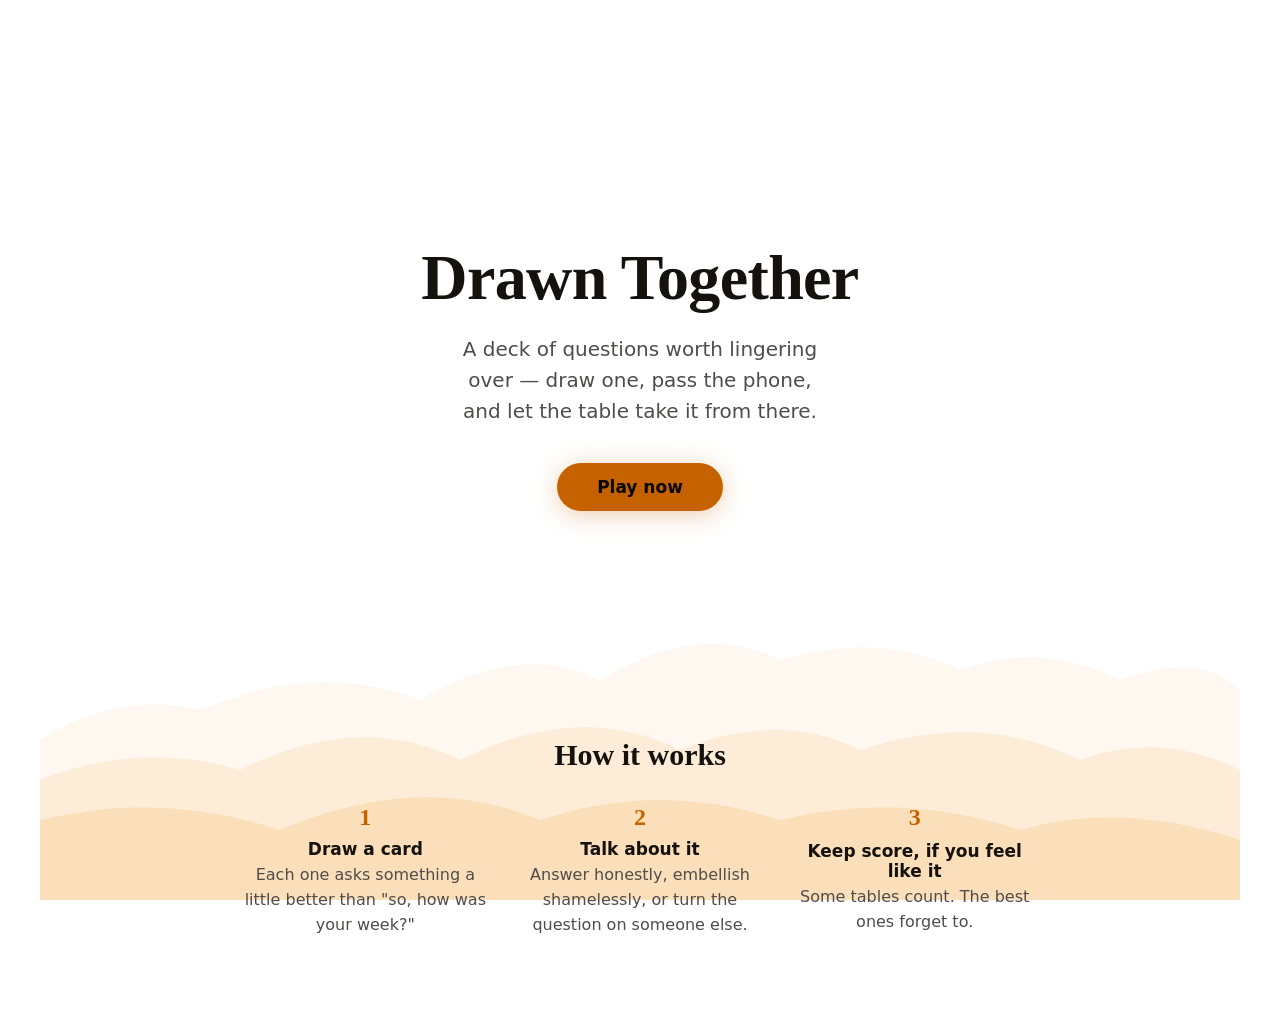
==== landing.html @ e550efe4 "feat: landing page (Pages-only, ships as site root) Co-Authored-By: Claude Fable 5 <noreply@anthropi" ====
<!DOCTYPE html>
<html lang="en">
<head>
<meta charset="UTF-8">
<meta name="viewport" content="width=device-width, initial-scale=1.0">
<title>Drawn Together</title>
<style>
  *, *::before, *::after { box-sizing: border-box; margin: 0; padding: 0; }

  :root {
    --bg:       oklch(1 0 0);
    --ink:      oklch(0.18 0.012 68);
    --ink-dim:  oklch(0.42 0.008 68);
    --primary:  oklch(0.60 0.18 65);
    --primary-glow: oklch(0.60 0.18 65 / 0.3);
    --on-primary: oklch(0.12 0.01 68);
    --ridge:    oklch(0.72 0.16 65);

    --font-display: 'New York', 'Iowan Old Style', 'Palatino Linotype', Palatino, Georgia, serif;
    --font-body: -apple-system, BlinkMacSystemFont, 'Segoe UI', system-ui, sans-serif;
    --ease-out-quart: cubic-bezier(0.25, 1, 0.5, 1);
  }

  @media (prefers-color-scheme: dark) {
    :root {
      --bg:       oklch(0.08 0 0);
      --ink:      oklch(0.93 0.005 68);
      /* game uses 0.65; nudged to 0.68 so body text stays >=4.5:1 AA
         even where it scrolls over all three stacked ridge tints */
      --ink-dim:  oklch(0.68 0.008 68);
      --primary:  oklch(0.72 0.16 65);
      --primary-glow: oklch(0.72 0.16 65 / 0.35);
    }
  }

  body {
    font-family: var(--font-body);
    background: var(--bg);
    color: var(--ink);
    -webkit-font-smoothing: antialiased;
    -moz-osx-font-smoothing: grayscale;
    min-height: 100vh;
    position: relative;
  }

  /* ── Mountain background (shared with the game) ── */
  .mountains {
    position: fixed;
    inset: 0;
    z-index: -1;
    pointer-events: none;
    overflow: hidden;
  }
  .mountains svg {
    position: absolute;
    bottom: 0;
    left: 50%;
    transform: translateX(-50%);
    width: 100%;
    min-width: 600px;
    max-width: 1200px;
    height: auto;
  }

  main {
    max-width: 38rem;
    margin: 0 auto;
    padding: 0 1.25rem 5rem;
  }

  /* ── Hero ── */
  .hero {
    min-height: 82vh;
    display: flex;
    flex-direction: column;
    justify-content: center;
    align-items: center;
    text-align: center;
    padding: 4rem 0 3rem;
  }
  h1 {
    font-family: var(--font-display);
    font-weight: 600;
    font-size: clamp(2.5rem, 8vw, 4rem);
    letter-spacing: -0.01em;
    line-height: 1.1;
  }
  .pitch {
    margin-top: 1.25rem;
    font-size: clamp(1.0625rem, 2.5vw, 1.25rem);
    line-height: 1.55;
    color: var(--ink-dim);
    max-width: 30rem;
    text-wrap: balance;
  }
  .cta {
    display: inline-flex;
    align-items: center;
    justify-content: center;
    margin-top: 2.25rem;
    padding: 0.875rem 2.5rem;
    min-height: 3rem;
    border-radius: 99px;
    background: var(--primary);
    color: var(--on-primary);
    font-weight: 600;
    font-size: 1.0625rem;
    text-decoration: none;
    box-shadow: 0 4px 24px var(--primary-glow);
  }
  .cta:hover { box-shadow: 0 6px 32px var(--primary-glow); }
  .cta:focus-visible {
    outline: 2px solid var(--primary);
    outline-offset: 3px;
  }

  /* ── How it works ── */
  .how h2 {
    font-family: var(--font-display);
    font-weight: 600;
    font-size: clamp(1.5rem, 4vw, 1.875rem);
    text-align: center;
  }
  .how ol {
    list-style: none;
    counter-reset: step;
    margin-top: 2rem;
    display: grid;
    gap: 1.75rem;
  }
  .how li {
    counter-increment: step;
    display: grid;
    grid-template-columns: auto 1fr;
    gap: 1rem;
    align-items: baseline;
  }
  .how li::before {
    content: counter(step);
    font-family: var(--font-display);
    font-size: 1.5rem;
    font-weight: 600;
    color: var(--primary);
    min-width: 1.5ch;
    text-align: center;
  }
  .how h3 {
    font-size: 1.0625rem;
    font-weight: 600;
  }
  .how p {
    margin-top: 0.25rem;
    line-height: 1.55;
    color: var(--ink-dim);
  }

  @media (min-width: 720px) {
    main { max-width: 52rem; }
    .how ol {
      grid-template-columns: repeat(3, 1fr);
      gap: 2rem;
    }
    .how li {
      grid-template-columns: 1fr;
      justify-items: center;
      text-align: center;
      gap: 0.5rem;
    }
  }

  /* ── Motion (only when welcome) ── */
  @media (prefers-reduced-motion: no-preference) {
    .hero > * {
      animation: rise 0.7s var(--ease-out-quart) backwards;
    }
    .hero .pitch { animation-delay: 0.12s; }
    .hero .cta   { animation-delay: 0.24s; }
    .cta { transition: box-shadow 0.2s var(--ease-out-quart), transform 0.15s var(--ease-out-quart); }
    .cta:active { transform: scale(0.97); }
    @keyframes rise {
      from { opacity: 0; transform: translateY(0.75rem); }
      to   { opacity: 1; transform: none; }
    }
  }
</style>
</head>
<body>

  <!-- Mountain Background -->
  <div class="mountains" aria-hidden="true">
    <svg viewBox="0 0 1200 500" preserveAspectRatio="none" xmlns="http://www.w3.org/2000/svg">
      <path d="M0 500 L0 340 Q80 290 160 310 Q280 260 380 300 Q480 240 560 280 Q660 220 740 260 Q840 230 920 270 Q1000 240 1080 280 Q1160 250 1200 290 L1200 500 Z"
            fill="oklch(0.72 0.16 65 / 0.06)" />
      <path d="M0 500 L0 380 Q100 340 200 370 Q320 310 420 360 Q540 300 640 350 Q740 310 820 350 Q940 310 1040 360 Q1120 330 1200 370 L1200 500 Z"
            fill="oklch(0.72 0.16 65 / 0.10)" />
      <path d="M0 500 L0 420 Q120 390 240 430 Q380 370 500 420 Q620 380 740 420 Q860 390 980 430 Q1080 400 1200 440 L1200 500 Z"
            fill="oklch(0.72 0.16 65 / 0.14)" />
    </svg>
  </div>

  <main>
    <section class="hero">
      <h1>Drawn Together</h1>
      <p class="pitch">A deck of questions worth lingering over — draw one, pass the phone, and let the table take it from there.</p>
      <a class="cta" href="play/">Play now</a>
    </section>

    <section class="how">
      <h2>How it works</h2>
      <ol>
        <li>
          <div>
            <h3>Draw a card</h3>
            <p>Each one asks something a little better than "so, how was your week?"</p>
          </div>
        </li>
        <li>
          <div>
            <h3>Talk about it</h3>
            <p>Answer honestly, embellish shamelessly, or turn the question on someone else.</p>
          </div>
        </li>
        <li>
          <div>
            <h3>Keep score, if you feel like it</h3>
            <p>Some tables count. The best ones forget to.</p>
          </div>
        </li>
      </ol>
    </section>
  </main>

</body>
</html>
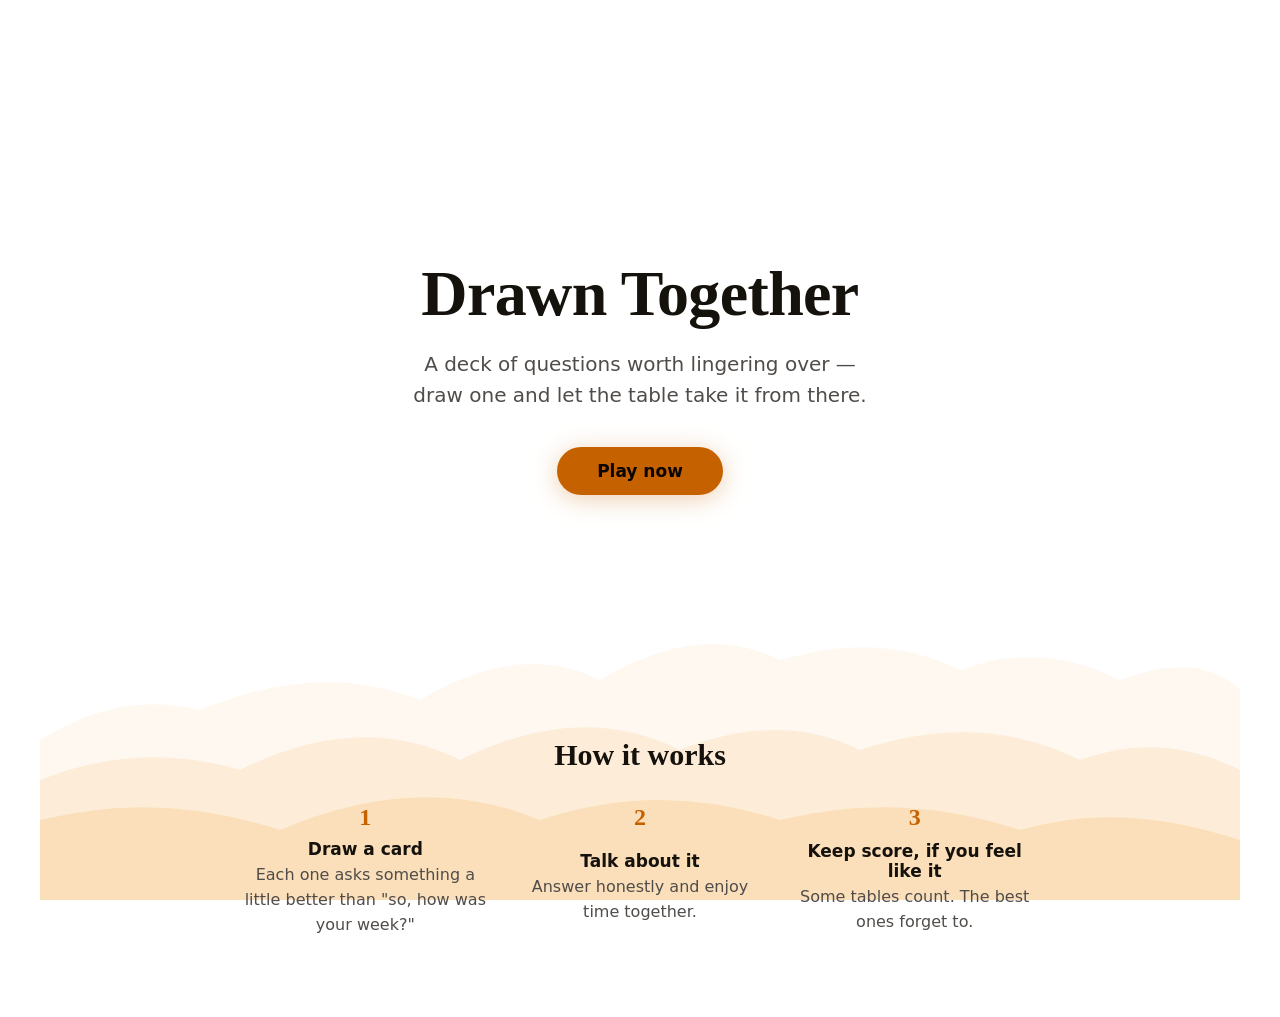
==== commit 13e4c94b: "copy: tighten landing pitch and step-three text Co-Authored-By: Claude Fable 5 <noreply@anthropic.co" ====
--- a/landing.html
+++ b/landing.html
@@ -201,7 +201,7 @@
   <main>
     <section class="hero">
       <h1>Drawn Together</h1>
-      <p class="pitch">A deck of questions worth lingering over — draw one, pass the phone, and let the table take it from there.</p>
+      <p class="pitch">A deck of questions worth lingering over — draw one and let the table take it from there.</p>
       <a class="cta" href="play/">Play now</a>
     </section>
 
@@ -217,7 +217,7 @@
         <li>
           <div>
             <h3>Talk about it</h3>
-            <p>Answer honestly, embellish shamelessly, or turn the question on someone else.</p>
+            <p>Answer honestly and enjoy time together.</p>
           </div>
         </li>
         <li>
